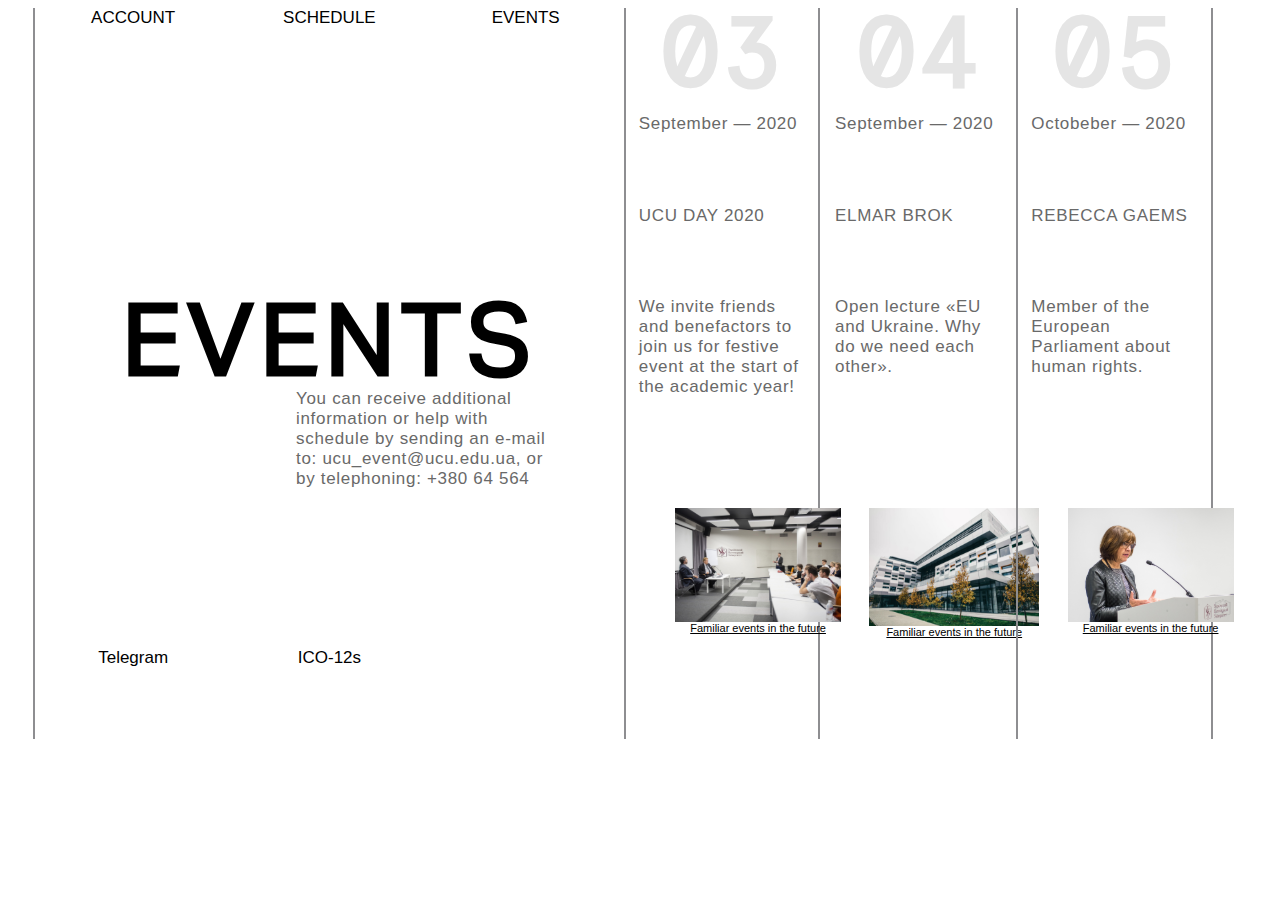
==== events1.html @ 50372bf5 "." ====
<!DOCTYPE html>
<html lang="en">
<head>
    <meta charset="UTF-8">
    <meta name="viewport" content="width=device-width, initial-scale=1.0">
    <link rel="stylesheet" href="assets/styles.css">
    <title>Document</title>
</head>
<body>
    <div class="parent"> 
        <div class="div1">
            <figure>
                <img src="assets/photo/Lektsiya-Elmana-Broka-Elmar-Brok-EU-and-Ukraine 1.svg" alt=""> 
                <figcaption>Familiar events in the future</figcaption>
            </figure>
        </div> 
        <div class="div2"> 
            <figure>
                <img src="assets/photo/Rectangle 1.svg" alt="">
                <figcaption>Familiar events in the future</figcaption>
            </figure>
         </div> 
        <div class="div3">
            <figure>
                <img src="assets/photo/Rectangle 3.svg" alt="">
                <figcaption>Familiar events in the future</figcaption>
            </figure> 
        </div> 
        <div class="div4"><h2>03</h2></div> 
        <div class="div5"><p>September — 2020</p></div> 
        <div class="div6"><p>UCU DAY 2020</p></div> 
        <div class="div7"><p>We invite friends and benefactors to join us for festive event at the start of the academic year!</p></div> 
        <div class="div8"></div> 
        <div class="div9"></div> 
        <div class="div10"></div> 
        <div class="div11"></div> 
        <div class="div12"><h2>04</h2> </div> 
        <div class="div13"><p>September — 2020</p></div> 
        <div class="div14"><p>ELMAR BROK</p></div> 
        <div class="div15"><p>Open lecture «EU and Ukraine. Why do we need each other».</p></div> 
        <div class="div16"></div> 
        <div class="div17"></div> 
        <div class="div18"></div> 
        <div class="div19"></div> 
        <div class="div20"><h2>05</h2></div> 
        <div class="div21"><p>Octobeber — 2020</p></div> 
        <div class="div22"><p>REBECCA GAEMS</p></div> 
        <div class="div23"><p>Member of the European Parliament about human rights.</p></div> 
        <div class="div24"></div> 
        <div class="div25"></div> 
        <div class="div26"> </div> 
        <div class="div27"> </div> 
        <div class="div28"><h1>EVENTS</h1></div> 
        <div class="div29"><p>You can receive additional information or help with schedule by sending an e-mail to: ucu_event@ucu.edu.ua, or by telephoning: +380 64 564 </p> </div> 
        <div class="div30"><header>ACCOUNT</header></div> 
        <div class="div31"><header><a href="index.html">SCHEDULE</a></header></div> 
        <div class="div32"><header>EVENTS</header></div> 
        <div class="div33"><footer>Telegram</footer></div> 
        <div class="div34"><footer>ICO-12s</footer></div> 
    </div>
    
    <div class="next">
        <img src="vector/Vector 108.svg" alt="next">
    </div>
</body>
</html>
---- assets/styles.css ----
*,
*::after
*::before {
    box-sizing: border-box;
}

@font-face {
    font-family: 'Aktiv Grotesk';
    src: url("fonts/AktivGr/AktivGroteskCorp-Regular.woff2") format('woff2'),
        url("fonts/AktivGr/AktivGroteskCorp-Regular.woff") format('woff'),
        url("fonts/AktivGr/AktivGroteskCorp-Regular.ttf") format('truetype');
    font-style: normal;
    font-weight: normal;
}

@font-face {
    font-family: 'Apercu Mono Pro';
    src: url("fonts/Apercu/ApercuMonoPro-Regular.woff2") format('woff2'),
        url("fonts/Apercu/ApercuMonoPro-Regular.woff") format('woff'),
        url("fonts/Apercu/ApercuMonoPro-Regular.ttf") format('truetype');
    font-style: normal;
    font-weight: normal;
}
.parent { 
    display: grid; 
    grid-template-columns: repeat(6, calc(92vw/6)); 
    grid-template-rows: repeat(8, calc(100vw/14)); 
    grid-column-gap: 0px;
    grid-row-gap: 0px; 
    border-left: 2px solid rgba(142, 142, 145, 1);
    margin: 0 calc(40/1440 * 100%);
}

.div1 { grid-area: 1 / 4 / 9 / 5;
    border-left: 2px solid rgba(142, 142, 145, 1);
    border-right: 2px solid rgba(142, 142, 145, 1);
 } 
.div2 { grid-area: 1 / 5 / 9 / 6; } 
.div3 { grid-area: 1 / 6 / 9 / 7;
    border-left: 2px solid rgba(142, 142, 145, 1);
    border-right: 2px solid rgba(142, 142, 145, 1);
 } 
.div4 { grid-area: 1 / 4 / 2 / 5; } 
.div5 { grid-area: 2 / 4 / 3 / 5; } 
.div6 { grid-area: 3 / 4 / 4 / 5; } 
.div7 { grid-area: 4 / 4 / 5 / 5; } 
.div8 { grid-area: 5 / 4 / 6 / 5; } 
.div9 { grid-area: 6 / 4 / 7 / 5; } 
.div10 { grid-area: 7 / 4 / 8 / 5; } 
.div11 { grid-area: 8 / 4 / 9 / 5; } 
.div12 { grid-area: 1 / 5 / 2 / 6; } 
.div13 { grid-area: 2 / 5 / 3 / 6; } 
.div14 { grid-area: 3 / 5 / 4 / 6; } 
.div15 { grid-area: 4 / 5 / 5 / 6; } 
.div16 { grid-area: 5 / 5 / 6 / 6; } 
.div17 { grid-area: 6 / 5 / 7 / 6; } 
.div18 { grid-area: 7 / 5 / 8 / 6; } 
.div19 { grid-area: 8 / 5 / 9 / 6; } 
.div20 { grid-area: 1 / 6 / 2 / 7; } 
.div21 { grid-area: 2 / 6 / 3 / 7; } 
.div22 { grid-area: 3 / 6 / 4 / 7; } 
.div23 { grid-area: 4 / 6 / 5 / 7; } 
.div24 { grid-area: 5 / 6 / 6 / 7; } 
.div25 { grid-area: 6 / 6 / 7 / 7; } 
.div26 { grid-area: 7 / 6 / 8 / 7; } 
.div27 { grid-area: 8 / 6 / 9 / 7; } 
.div28 { grid-area: 4 / 1 / 5 / 4; } 
.div29 { grid-area: 5 / 2 / 6 / 4; } 
.div30 { grid-area: 1 / 1 / 2 / 2; } 
.div31 { grid-area: 1 / 2 / 2 / 3; } 
.div32 { grid-area: 1 / 3 / 2 / 4; } 
.div33 { grid-area: 8 / 1 / 9 / 2; } 
.div34 { grid-area: 8 / 2 / 9 / 3; } 

.parent > div {
    position: relative;
    text-align: center;
}

h1 {
    position: relative;
    font-size: 100px;
    letter-spacing: 0.06em;
    padding: 0;
    margin: 0;
}

body {
    color: #000000;
    font-family: Helvetica;
    font-size: 17px;
    font-style: normal; 
    width: 100vh;
    height: 100vh;
    padding: 0;
}

h1 {
    font-family:'Aktiv Grotesk'; 
    position: relative;
    font-size: 100px;
    letter-spacing: 0.06em;
    padding: 0;
    margin: 0;
}

h2 {
    position: relative;;
    font-family: 'Apercu Mono Pro';  
    font-size: 100px;
    color: #E5E5E5;
    padding: 0;
    margin: 0;
}

p {
    position: relative;
    color: rgba(105, 105, 105, 1);
    font-size: 17px;
    letter-spacing: 0.04em;
    max-width: 263px;
    text-align: left;
    align-items: flex-end;
    padding: 15px ;
    margin: auto;
}

b {
    color: #000000;
}


.main {
    position: absolute;
    
}

.next {
    position: absolute;
    left: 1300px;
    
}
figure {
    width: 96%; 
    font-size: 11px;
    text-decoration-line: underline;
    margin-top: 0;
}

img {
    width: 90%;
    display: block;
    margin: 500px auto auto auto;
}

.next {
    position: absolute;
    top: 400px;
    right: 10px;
}

/* unvisited link */
a:link {
    color:#000000;
    text-decoration: none;
}
/* visited link */
a:visited 
{
    color: #141313;
    text-decoration: none;
}
/* mouse over link */
a:hover 
{
    color: #141313;
    text-decoration: underline;            
}
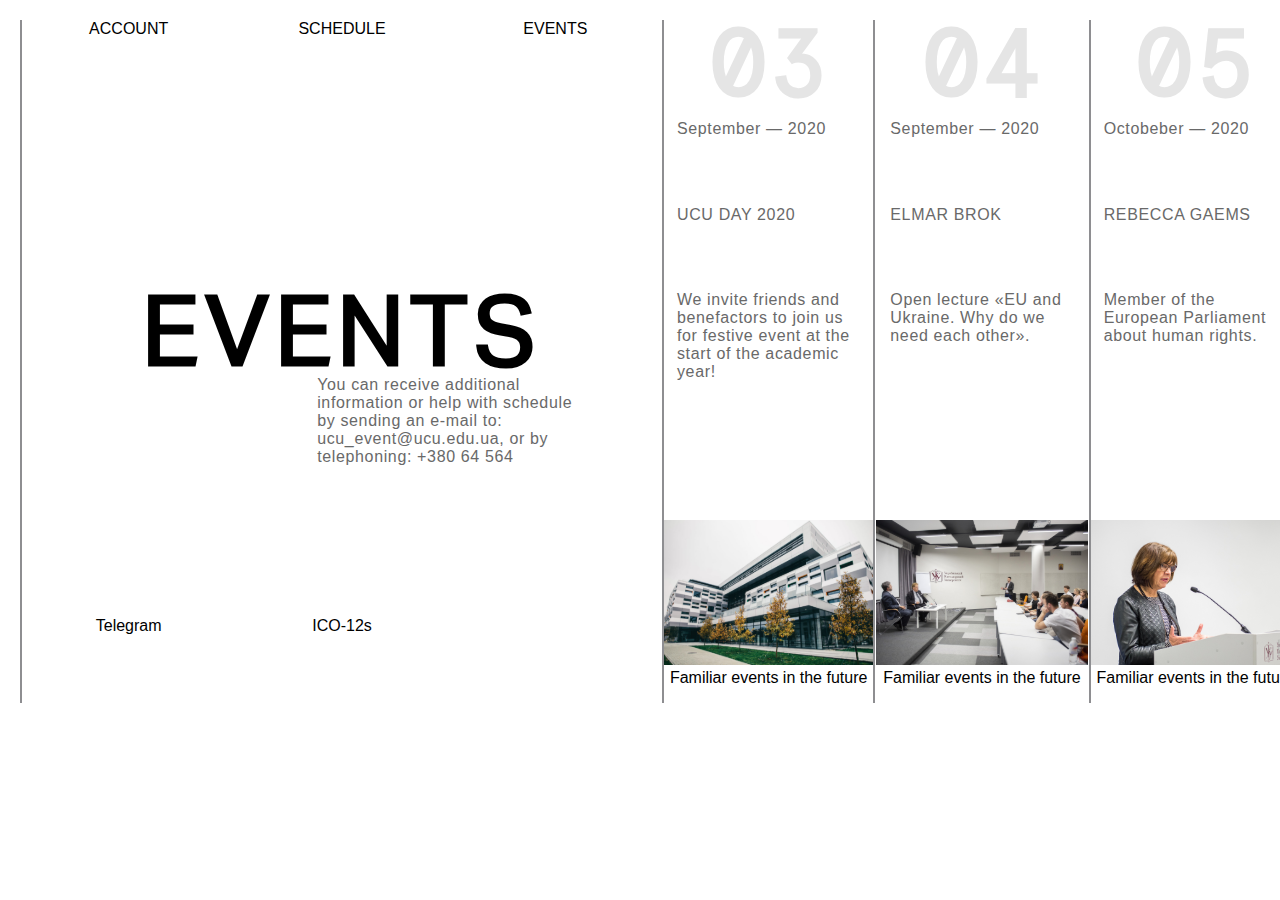
==== commit dde86ef2: "position" ====
--- a/events1.html
+++ b/events1.html
@@ -9,47 +9,35 @@
 <body>
     <div class="parent"> 
         <div class="div1">
-            <figure>
-                <img src="assets/photo/Lektsiya-Elmana-Broka-Elmar-Brok-EU-and-Ukraine 1.svg" alt=""> 
+            <div>
+                <img src="assets/photo/Rectangle 1.svg" alt=""> 
                 <figcaption>Familiar events in the future</figcaption>
-            </figure>
+            </div>
         </div> 
         <div class="div2"> 
-            <figure>
-                <img src="assets/photo/Rectangle 1.svg" alt="">
+            <div>
+                <img src="assets/photo/Lektsiya-Elmana-Broka-Elmar-Brok-EU-and-Ukraine 1.svg" alt="">
                 <figcaption>Familiar events in the future</figcaption>
-            </figure>
+            </div>
          </div> 
         <div class="div3">
-            <figure>
+            <div>
                 <img src="assets/photo/Rectangle 3.svg" alt="">
                 <figcaption>Familiar events in the future</figcaption>
-            </figure> 
+            </div> 
         </div> 
         <div class="div4"><h2>03</h2></div> 
         <div class="div5"><p>September — 2020</p></div> 
         <div class="div6"><p>UCU DAY 2020</p></div> 
-        <div class="div7"><p>We invite friends and benefactors to join us for festive event at the start of the academic year!</p></div> 
-        <div class="div8"></div> 
-        <div class="div9"></div> 
-        <div class="div10"></div> 
-        <div class="div11"></div> 
+        <div class="div7"><p>We invite friends and benefactors to join us for festive event at the start of the academic year!</p></div>  
         <div class="div12"><h2>04</h2> </div> 
         <div class="div13"><p>September — 2020</p></div> 
         <div class="div14"><p>ELMAR BROK</p></div> 
         <div class="div15"><p>Open lecture «EU and Ukraine. Why do we need each other».</p></div> 
-        <div class="div16"></div> 
-        <div class="div17"></div> 
-        <div class="div18"></div> 
-        <div class="div19"></div> 
         <div class="div20"><h2>05</h2></div> 
         <div class="div21"><p>Octobeber — 2020</p></div> 
         <div class="div22"><p>REBECCA GAEMS</p></div> 
-        <div class="div23"><p>Member of the European Parliament about human rights.</p></div> 
-        <div class="div24"></div> 
-        <div class="div25"></div> 
-        <div class="div26"> </div> 
-        <div class="div27"> </div> 
+        <div class="div23"><p>Member of the European Parliament about human rights.</p></div>  
         <div class="div28"><h1>EVENTS</h1></div> 
         <div class="div29"><p>You can receive additional information or help with schedule by sending an e-mail to: ucu_event@ucu.edu.ua, or by telephoning: +380 64 564 </p> </div> 
         <div class="div30"><header>ACCOUNT</header></div> 
@@ -58,9 +46,5 @@
         <div class="div33"><footer>Telegram</footer></div> 
         <div class="div34"><footer>ICO-12s</footer></div> 
     </div>
-    
-    <div class="next">
-        <img src="vector/Vector 108.svg" alt="next">
-    </div>
 </body>
 </html>--- a/assets/styles.css
+++ b/assets/styles.css
@@ -2,6 +2,9 @@
 *::after
 *::before {
     box-sizing: border-box;
+}
+html { 
+    font-size: 100%; 
 }
 
 @font-face {
@@ -21,14 +24,22 @@
     font-style: normal;
     font-weight: normal;
 }
+
+body {
+    color: #000000;
+    font-family: Helvetica;
+    font-style: normal; 
+    padding: 0;
+    margin: 20px;
+}
+
 .parent { 
     display: grid; 
-    grid-template-columns: repeat(6, calc(92vw/6)); 
-    grid-template-rows: repeat(8, calc(100vw/14)); 
+    grid-template-columns: repeat(6, calc(100vw/6)); 
+    grid-template-rows: repeat(8, calc(100vw/15)); 
     grid-column-gap: 0px;
     grid-row-gap: 0px; 
     border-left: 2px solid rgba(142, 142, 145, 1);
-    margin: 0 calc(40/1440 * 100%);
 }
 
 .div1 { grid-area: 1 / 4 / 9 / 5;
@@ -79,35 +90,17 @@
 
 h1 {
     position: relative;
-    font-size: 100px;
-    letter-spacing: 0.06em;
-    padding: 0;
-    margin: 0;
-}
-
-body {
-    color: #000000;
-    font-family: Helvetica;
-    font-size: 17px;
-    font-style: normal; 
-    width: 100vh;
-    height: 100vh;
-    padding: 0;
-}
-
-h1 {
     font-family:'Aktiv Grotesk'; 
-    position: relative;
-    font-size: 100px;
+    font-size: 6em;
     letter-spacing: 0.06em;
     padding: 0;
     margin: 0;
 }
 
 h2 {
-    position: relative;;
+    position: relative;
     font-family: 'Apercu Mono Pro';  
-    font-size: 100px;
+    font-size: 6em;
     color: #E5E5E5;
     padding: 0;
     margin: 0;
@@ -116,8 +109,8 @@
 p {
     position: relative;
     color: rgba(105, 105, 105, 1);
-    font-size: 17px;
     letter-spacing: 0.04em;
+    font-size: 1em;
     max-width: 263px;
     text-align: left;
     align-items: flex-end;
@@ -129,34 +122,20 @@
     color: #000000;
 }
 
-
 .main {
     position: absolute;
-    
 }
 
 .next {
-    position: absolute;
-    left: 1300px;
-    
+    position: absolute;   
 }
-figure {
-    width: 96%; 
-    font-size: 11px;
-    text-decoration-line: underline;
-    margin-top: 0;
+
+footer {
+    align-items: flex-end;
 }
 
 img {
-    width: 90%;
-    display: block;
-    margin: 500px auto auto auto;
-}
-
-.next {
-    position: absolute;
-    top: 400px;
-    right: 10px;
+    margin-top: 500px;
 }
 
 /* unvisited link */
@@ -165,14 +144,12 @@
     text-decoration: none;
 }
 /* visited link */
-a:visited 
-{
+a:visited {
     color: #141313;
     text-decoration: none;
 }
 /* mouse over link */
-a:hover 
-{
+a:hover {
     color: #141313;
     text-decoration: underline;            
 }
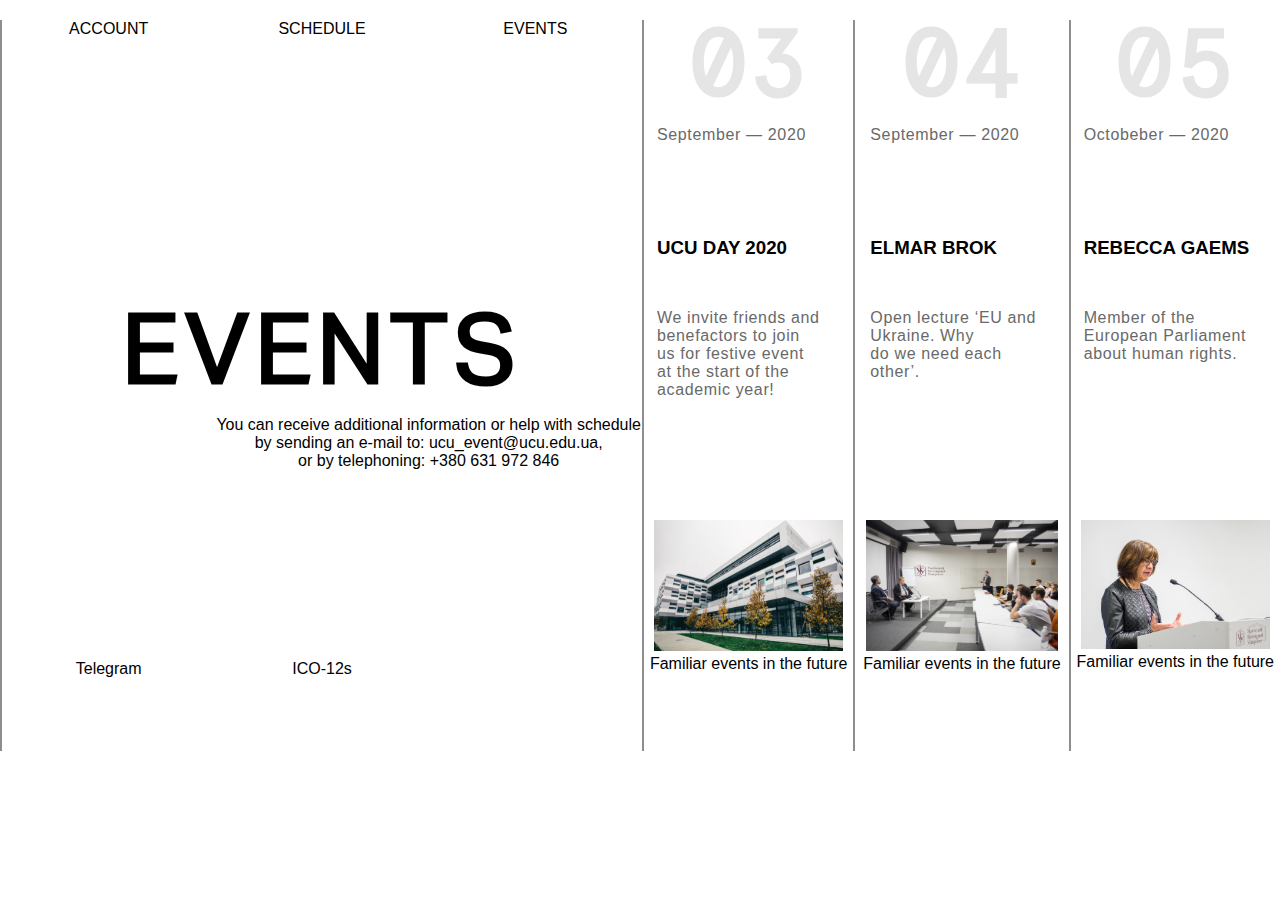
==== commit d1d041bc: "links" ====
--- a/events1.html
+++ b/events1.html
@@ -28,21 +28,21 @@
         </div> 
         <div class="div4"><h2>03</h2></div> 
         <div class="div5"><p>September — 2020</p></div> 
-        <div class="div6"><p>UCU DAY 2020</p></div> 
-        <div class="div7"><p>We invite friends and benefactors to join us for festive event at the start of the academic year!</p></div>  
+        <div class="div6"><h3>UCU DAY 2020</h3></div> 
+        <div class="div7"><p>We invite friends and benefactors to join us for festive event at the start of the academic year!</p></div>  
         <div class="div12"><h2>04</h2> </div> 
         <div class="div13"><p>September — 2020</p></div> 
-        <div class="div14"><p>ELMAR BROK</p></div> 
-        <div class="div15"><p>Open lecture «EU and Ukraine. Why do we need each other».</p></div> 
+        <div class="div14"><h3>ELMAR BROK</h3></div> 
+        <div class="div15"><p>Open lecture ‘EU and Ukraine. Why do we need each other’.</p></div> 
         <div class="div20"><h2>05</h2></div> 
         <div class="div21"><p>Octobeber — 2020</p></div> 
-        <div class="div22"><p>REBECCA GAEMS</p></div> 
-        <div class="div23"><p>Member of the European Parliament about human rights.</p></div>  
+        <div class="div22"><h3>REBECCA GAEMS</h3></div> 
+        <div class="div23"><p>Member of the European Parliament about human rights.</p></div>  
         <div class="div28"><h1>EVENTS</h1></div> 
-        <div class="div29"><p>You can receive additional information or help with schedule by sending an e-mail to: ucu_event@ucu.edu.ua, or by telephoning: +380 64 564 </p> </div> 
-        <div class="div30"><header>ACCOUNT</header></div> 
-        <div class="div31"><header><a href="index.html">SCHEDULE</a></header></div> 
-        <div class="div32"><header>EVENTS</header></div> 
+        <div class="div29"><p></p>You can receive additional information or help with schedule by sending an e-mail to: ucu_event@ucu.edu.ua, or by telephoning: +380 631 972 846</div> 
+        <div class="div30"><header><a href="index.html">ACCOUNT</a></header></div> 
+        <div class="div31"><header><a href="schedule.html">SCHEDULE</a></header></div> 
+        <div class="div32"><header><a href="events1.html">EVENTS</a></header></div> 
         <div class="div33"><footer>Telegram</footer></div> 
         <div class="div34"><footer>ICO-12s</footer></div> 
     </div>
--- a/assets/styles.css
+++ b/assets/styles.css
@@ -30,13 +30,13 @@
     font-family: Helvetica;
     font-style: normal; 
     padding: 0;
-    margin: 20px;
+    margin: 20px 0;
 }
 
 .parent { 
     display: grid; 
     grid-template-columns: repeat(6, calc(100vw/6)); 
-    grid-template-rows: repeat(8, calc(100vw/15)); 
+    grid-template-rows: repeat(8, calc(100vw/14)); 
     grid-column-gap: 0px;
     grid-row-gap: 0px; 
     border-left: 2px solid rgba(142, 142, 145, 1);
@@ -118,24 +118,23 @@
     margin: auto;
 }
 
-b {
+h3 {
+    text-align: left;
+    padding: 15px;
     color: #000000;
 }
 
-.main {
-    position: absolute;
+b {
+    color: rgba(64, 64, 64, 1);
 }
 
-.next {
-    position: absolute;   
+img {
+    width: 90%;
+    margin-top: 500px;
 }
 
 footer {
     align-items: flex-end;
-}
-
-img {
-    margin-top: 500px;
 }
 
 /* unvisited link */
@@ -145,11 +144,11 @@
 }
 /* visited link */
 a:visited {
-    color: #141313;
+    color: #000000;
     text-decoration: none;
 }
 /* mouse over link */
 a:hover {
-    color: #141313;
+    color: rgba(64, 64, 64, 1);
     text-decoration: underline;            
 }
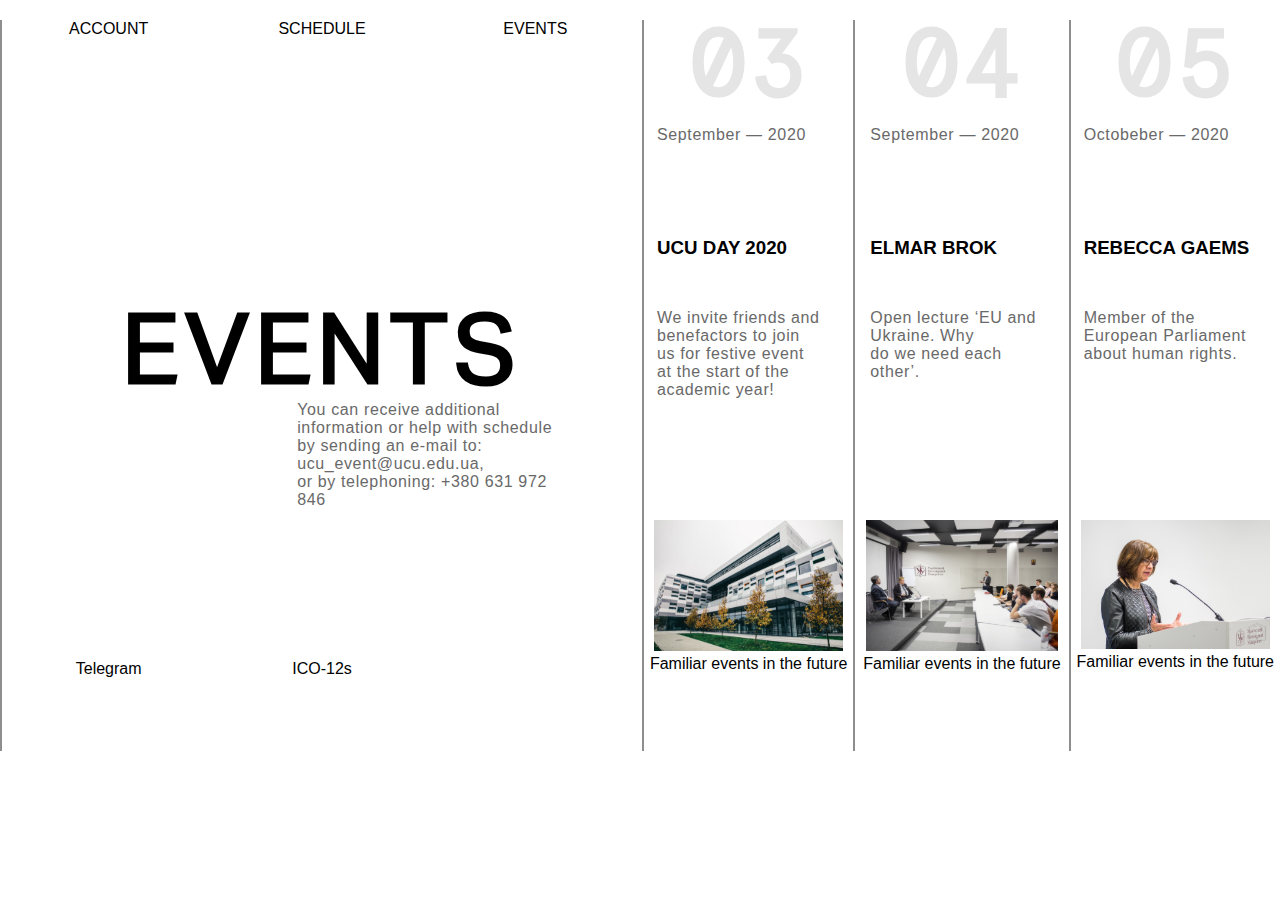
==== commit 4a1571de: "change css" ====
--- a/events1.html
+++ b/events1.html
@@ -39,7 +39,7 @@
         <div class="div22"><h3>REBECCA GAEMS</h3></div> 
         <div class="div23"><p>Member of the European Parliament about human rights.</p></div>  
         <div class="div28"><h1>EVENTS</h1></div> 
-        <div class="div29"><p></p>You can receive additional information or help with schedule by sending an e-mail to: ucu_event@ucu.edu.ua, or by telephoning: +380 631 972 846</div> 
+        <div class="div29"><p>You can receive additional information or help with schedule by sending an e-mail to: ucu_event@ucu.edu.ua, or by telephoning: +380 631 972 846</p> </div> 
         <div class="div30"><header><a href="index.html">ACCOUNT</a></header></div> 
         <div class="div31"><header><a href="schedule.html">SCHEDULE</a></header></div> 
         <div class="div32"><header><a href="events1.html">EVENTS</a></header></div> 
--- a/assets/styles.css
+++ b/assets/styles.css
@@ -42,12 +42,14 @@
     border-left: 2px solid rgba(142, 142, 145, 1);
 }
 
-.div1 { grid-area: 1 / 4 / 9 / 5;
+.div1 { 
+    grid-area: 1 / 4 / 9 / 5;
     border-left: 2px solid rgba(142, 142, 145, 1);
     border-right: 2px solid rgba(142, 142, 145, 1);
  } 
 .div2 { grid-area: 1 / 5 / 9 / 6; } 
-.div3 { grid-area: 1 / 6 / 9 / 7;
+.div3 { 
+    grid-area: 1 / 6 / 9 / 7;
     border-left: 2px solid rgba(142, 142, 145, 1);
     border-right: 2px solid rgba(142, 142, 145, 1);
  } 
@@ -86,6 +88,7 @@
 .parent > div {
     position: relative;
     text-align: center;
+    align-items: flex-end;
 }
 
 h1 {
@@ -113,7 +116,6 @@
     font-size: 1em;
     max-width: 263px;
     text-align: left;
-    align-items: flex-end;
     padding: 15px ;
     margin: auto;
 }
@@ -133,10 +135,6 @@
     margin-top: 500px;
 }
 
-footer {
-    align-items: flex-end;
-}
-
 /* unvisited link */
 a:link {
     color:#000000;
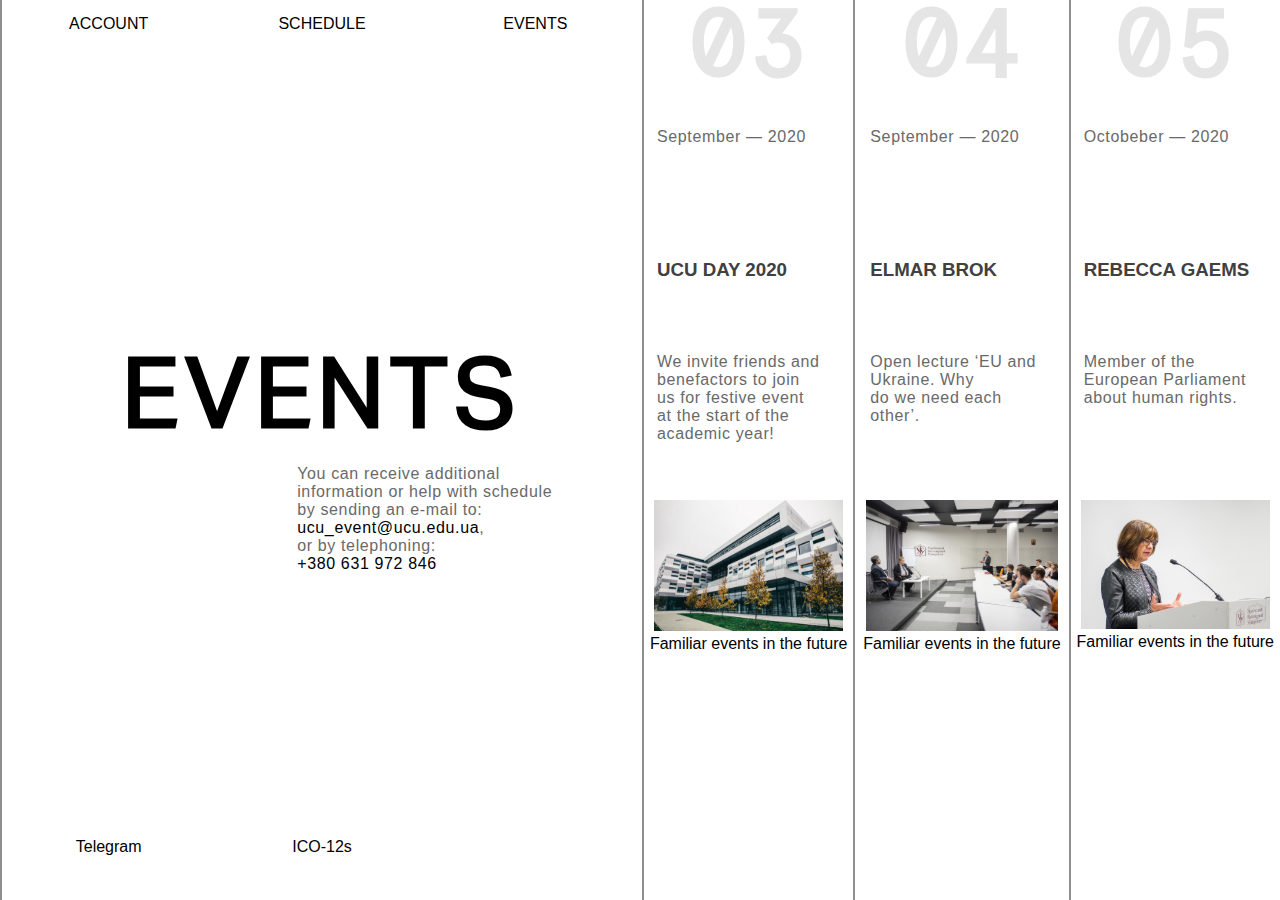
==== commit 9f038bd0: "add links" ====
--- a/events1.html
+++ b/events1.html
@@ -39,7 +39,7 @@
         <div class="div22"><h3>REBECCA GAEMS</h3></div> 
         <div class="div23"><p>Member of the European Parliament about human rights.</p></div>  
         <div class="div28"><h1>EVENTS</h1></div> 
-        <div class="div29"><p>You can receive additional information or help with schedule by sending an e-mail to: ucu_event@ucu.edu.ua, or by telephoning: +380 631 972 846</p> </div> 
+        <div class="div29"><p>You can receive additional information or help with schedule by sending an e-mail to: <a href="mailto:ucu_event@ucu.edu.ua">ucu_event@ucu.edu.ua</a>, or by telephoning:<br><a href="tel:+380 631 972 846">+380 631 972 846</a></p></div> 
         <div class="div30"><header><a href="index.html">ACCOUNT</a></header></div> 
         <div class="div31"><header><a href="schedule.html">SCHEDULE</a></header></div> 
         <div class="div32"><header><a href="events1.html">EVENTS</a></header></div> 
--- a/assets/styles.css
+++ b/assets/styles.css
@@ -30,13 +30,13 @@
     font-family: Helvetica;
     font-style: normal; 
     padding: 0;
-    margin: 20px 0;
+    margin: 0;
 }
 
 .parent { 
     display: grid; 
     grid-template-columns: repeat(6, calc(100vw/6)); 
-    grid-template-rows: repeat(8, calc(100vw/14)); 
+    grid-template-rows: repeat(8, calc(100vh/8)); 
     grid-column-gap: 0px;
     grid-row-gap: 0px; 
     border-left: 2px solid rgba(142, 142, 145, 1);
@@ -123,7 +123,7 @@
 h3 {
     text-align: left;
     padding: 15px;
-    color: #000000;
+    color: rgba(64, 64, 64, 1);
 }
 
 b {
@@ -133,6 +133,14 @@
 img {
     width: 90%;
     margin-top: 500px;
+}
+
+header {
+    padding: 15px;
+}
+
+footer {
+    padding-top: 50px;
 }
 
 /* unvisited link */
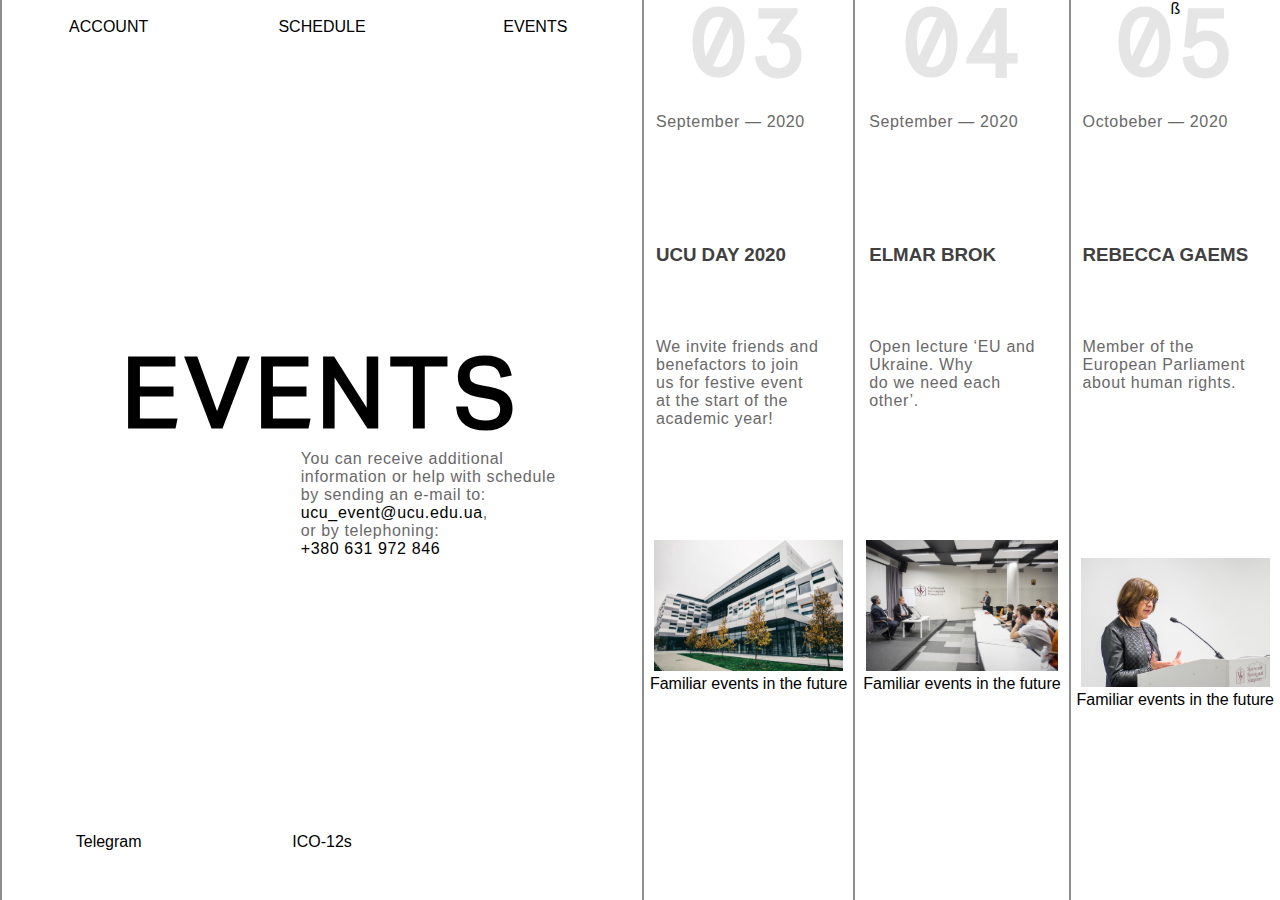
==== commit b78c2173: "update css" ====
--- a/events1.html
+++ b/events1.html
@@ -10,19 +10,19 @@
     <div class="parent"> 
         <div class="div1">
             <div>
-                <img src="assets/photo/Rectangle 1.svg" alt=""> 
+                <img src="assets/photo/Rectangle 1.svg" alt="UCU DAY 2020"> 
                 <figcaption>Familiar events in the future</figcaption>
             </div>
         </div> 
         <div class="div2"> 
             <div>
-                <img src="assets/photo/Lektsiya-Elmana-Broka-Elmar-Brok-EU-and-Ukraine 1.svg" alt="">
+                <img src="assets/photo/Lektsiya-Elmana-Broka-Elmar-Brok-EU-and-Ukraine 1.svg" alt="ELMAR BROK">
                 <figcaption>Familiar events in the future</figcaption>
             </div>
          </div> 
-        <div class="div3">
+        <div class="div3">ß
             <div>
-                <img src="assets/photo/Rectangle 3.svg" alt="">
+                <img src="assets/photo/Rectangle 3.svg" alt="REBECCA GAEMS">
                 <figcaption>Familiar events in the future</figcaption>
             </div> 
         </div> 
--- a/assets/styles.css
+++ b/assets/styles.css
@@ -114,15 +114,15 @@
     color: rgba(105, 105, 105, 1);
     letter-spacing: 0.04em;
     font-size: 1em;
-    max-width: 263px;
+    max-width: 20vw;
     text-align: left;
-    padding: 15px ;
+    padding: 0 calc(15 /230*100%);
     margin: auto;
 }
 
 h3 {
     text-align: left;
-    padding: 15px;
+    padding: 0 calc(15 /230*100%);
     color: rgba(64, 64, 64, 1);
 }
 
@@ -132,15 +132,18 @@
 
 img {
     width: 90%;
-    margin-top: 500px;
+    margin-top: 60vh;
+}
+figcaption {
+    font-size:  0,5em;;
 }
 
 header {
-    padding: 15px;
+    padding: 2vh;
 }
 
 footer {
-    padding-top: 50px;
+    padding-top: 5vh;
 }
 
 /* unvisited link */
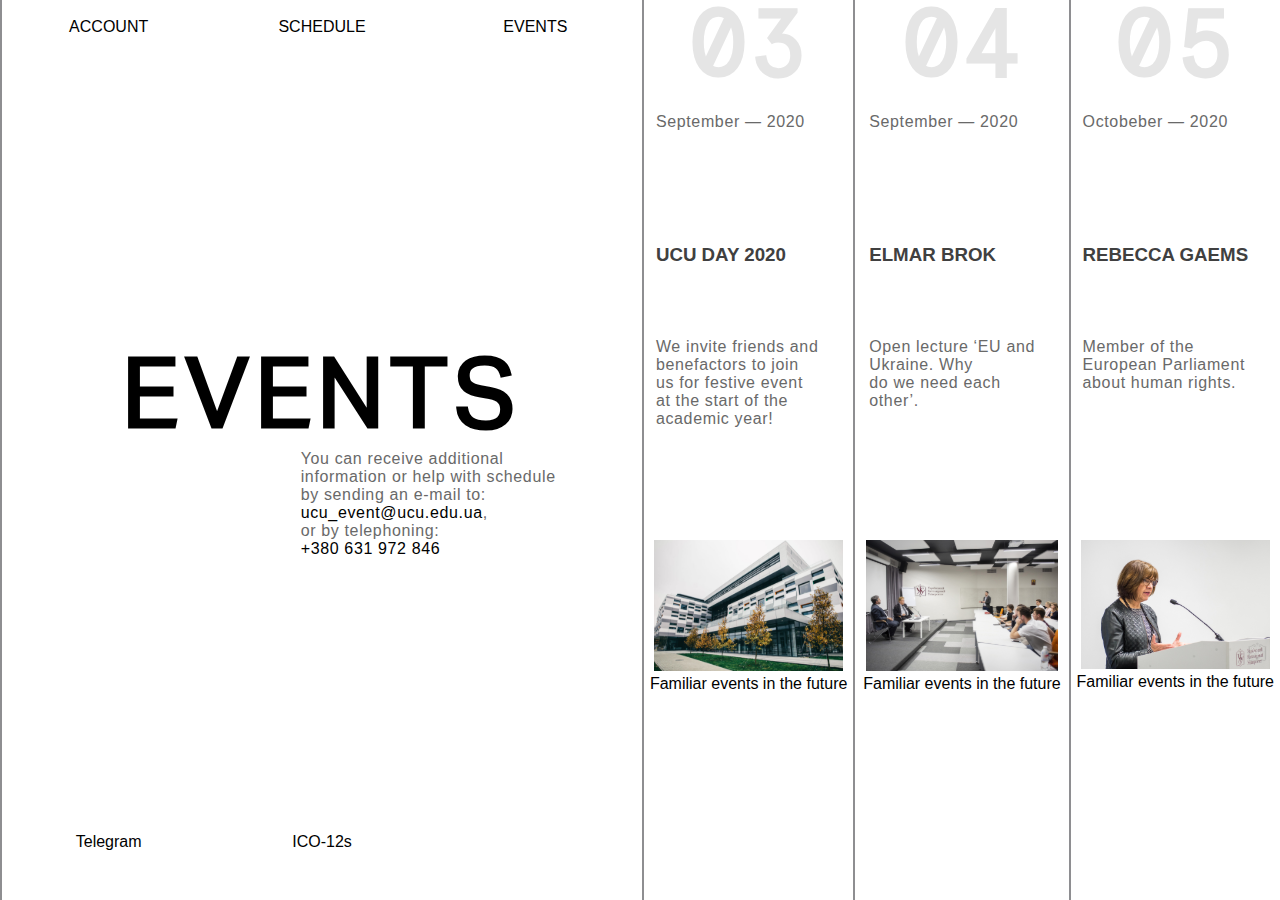
==== commit 9ea29a21: "update css" ====
--- a/events1.html
+++ b/events1.html
@@ -20,7 +20,7 @@
                 <figcaption>Familiar events in the future</figcaption>
             </div>
          </div> 
-        <div class="div3">ß
+        <div class="div3">
             <div>
                 <img src="assets/photo/Rectangle 3.svg" alt="REBECCA GAEMS">
                 <figcaption>Familiar events in the future</figcaption>
